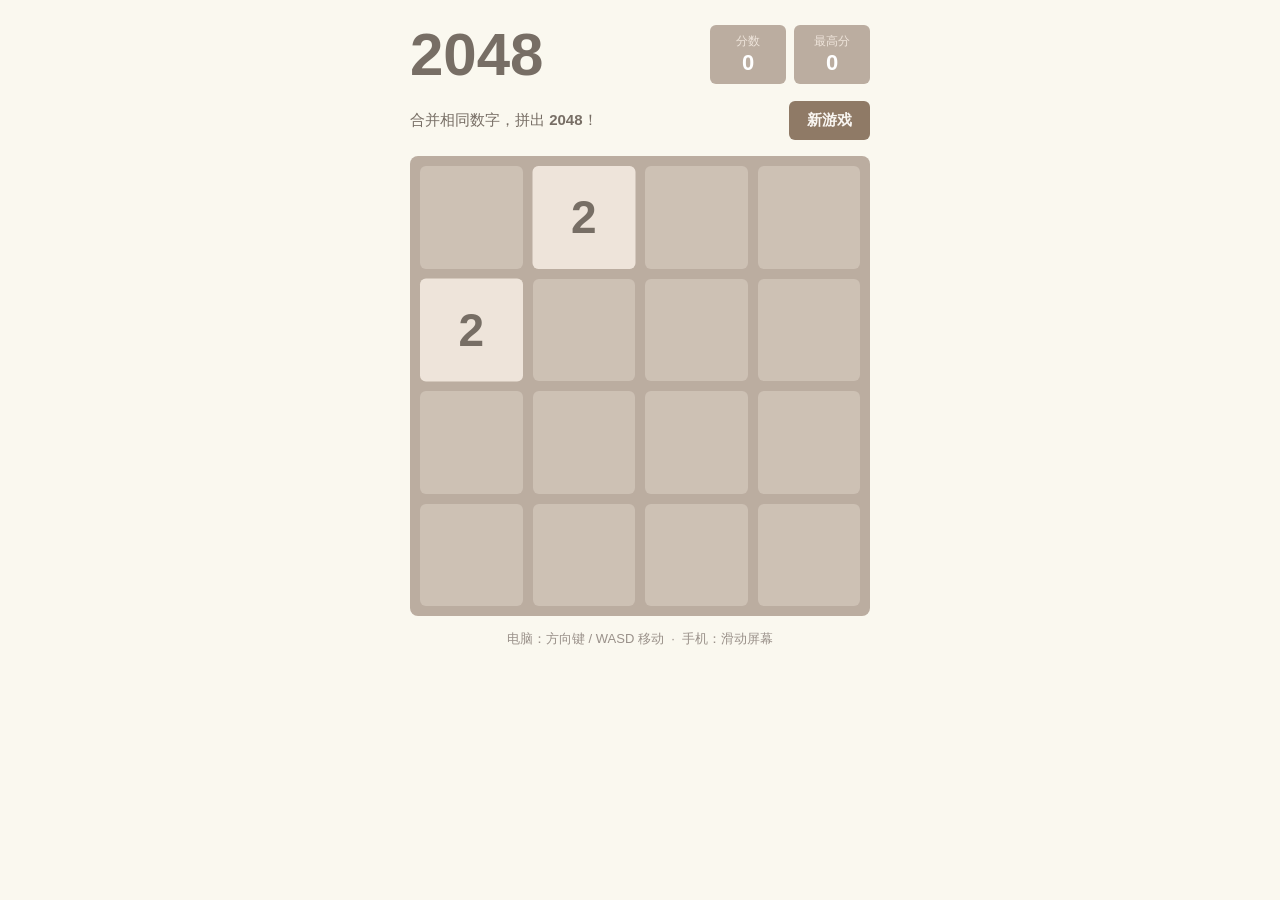
==== index.html @ cf762ec6 "Add files via upload" ====
<!DOCTYPE html>
<html lang="zh-CN">
<head>
<meta charset="UTF-8">
<meta name="viewport" content="width=device-width, initial-scale=1.0, user-scalable=no">
<title>2048</title>
<style>
  * { margin: 0; padding: 0; box-sizing: border-box; }
  body {
    font-family: "Clear Sans", "Helvetica Neue", Arial, "PingFang SC", "Microsoft YaHei", sans-serif;
    background: #faf8ef;
    color: #776e65;
    display: flex;
    justify-content: center;
    min-height: 100vh;
    padding: 20px 0;
  }
  .container { width: min(92vw, 460px); }

  header { display: flex; justify-content: space-between; align-items: center; }
  h1 { font-size: 60px; font-weight: 800; }
  .scores { display: flex; gap: 8px; }
  .score-box {
    position: relative;
    background: #bbada0;
    border-radius: 6px;
    padding: 8px 14px;
    text-align: center;
    color: #fff;
    min-width: 76px;
  }
  .score-box .label { display: block; font-size: 12px; color: #eee4da; }
  .score-box .value { font-size: 22px; font-weight: 700; }
  .score-addition {
    position: absolute;
    left: 0; right: 0; top: 0;
    font-size: 20px; font-weight: 700;
    color: rgba(119, 110, 101, 0.9);
    animation: scoreUp 0.6s ease-in forwards;
    pointer-events: none;
  }
  @keyframes scoreUp {
    from { top: 0; opacity: 1; }
    to   { top: -28px; opacity: 0; }
  }

  .sub-header { display: flex; justify-content: space-between; align-items: center; margin: 12px 0 16px; }
  .sub-header p { font-size: 15px; }
  button {
    background: #8f7a66;
    color: #f9f6f2;
    border: none;
    border-radius: 6px;
    padding: 10px 18px;
    font-size: 15px;
    font-weight: 700;
    cursor: pointer;
  }
  button:hover { background: #9f8b77; }

  .board {
    position: relative;
    background: #bbada0;
    border-radius: 8px;
    width: 100%;
    aspect-ratio: 1;
    touch-action: none;
  }
  .grid-bg {
    position: absolute; inset: 0;
    display: grid;
    grid-template: repeat(4, 1fr) / repeat(4, 1fr);
    gap: 10px;
    padding: 10px;
  }
  .grid-bg div { background: rgba(238, 228, 218, 0.35); border-radius: 6px; }

  #tiles { position: absolute; inset: 0; }
  .tile {
    position: absolute;
    top: 0; left: 0;
    transition: transform 100ms ease-in-out;
    z-index: 2;
  }
  .tile-merged-outer { z-index: 3; }
  .tile-inner {
    width: 100%; height: 100%;
    border-radius: 6px;
    display: flex; align-items: center; justify-content: center;
    font-weight: 700;
    background: #3c3a32;
    color: #f9f6f2;
  }
  .tile-2    { background: #eee4da; color: #776e65; }
  .tile-4    { background: #ede0c8; color: #776e65; }
  .tile-8    { background: #f2b179; }
  .tile-16   { background: #f59563; }
  .tile-32   { background: #f67c5f; }
  .tile-64   { background: #f65e3b; }
  .tile-128  { background: #edcf72; }
  .tile-256  { background: #edcc61; }
  .tile-512  { background: #edc850; }
  .tile-1024 { background: #edc53f; }
  .tile-2048 { background: #edc22e; }

  .tile-new    { animation: appear 200ms ease 100ms backwards; }
  .tile-merged { animation: pop 200ms ease 100ms backwards; }
  @keyframes appear { from { transform: scale(0); } to { transform: scale(1); } }
  @keyframes pop { 0% { transform: scale(0); } 50% { transform: scale(1.15); } 100% { transform: scale(1); } }

  .overlay {
    position: absolute; inset: 0;
    background: rgba(238, 228, 218, 0.78);
    border-radius: 8px;
    display: flex; flex-direction: column;
    align-items: center; justify-content: center;
    gap: 20px;
    z-index: 10;
    animation: fadeIn 400ms ease;
  }
  .overlay.win { background: rgba(237, 194, 46, 0.55); }
  .overlay.hidden { display: none; }
  .overlay-message { font-size: 42px; font-weight: 800; }
  .overlay-buttons { display: flex; gap: 10px; }
  @keyframes fadeIn { from { opacity: 0; } to { opacity: 1; } }

  .hint { margin-top: 14px; font-size: 13px; color: #9a918a; text-align: center; }
</style>
</head>
<body>
  <div class="container">
    <header>
      <h1>2048</h1>
      <div class="scores">
        <div class="score-box" id="score-box">
          <span class="label">分数</span>
          <span class="value" id="score">0</span>
        </div>
        <div class="score-box">
          <span class="label">最高分</span>
          <span class="value" id="best">0</span>
        </div>
      </div>
    </header>

    <div class="sub-header">
      <p>合并相同数字，拼出 <strong>2048</strong>！</p>
      <button id="new-game">新游戏</button>
    </div>

    <div class="board" id="board">
      <div class="grid-bg">
        <div></div><div></div><div></div><div></div>
        <div></div><div></div><div></div><div></div>
        <div></div><div></div><div></div><div></div>
        <div></div><div></div><div></div><div></div>
      </div>
      <div id="tiles"></div>
      <div class="overlay hidden" id="overlay">
        <p class="overlay-message" id="overlay-message"></p>
        <div class="overlay-buttons">
          <button id="overlay-keep">继续游戏</button>
          <button id="overlay-retry">再来一局</button>
        </div>
      </div>
    </div>

    <p class="hint">电脑：方向键 / WASD 移动 &nbsp;·&nbsp; 手机：滑动屏幕</p>
  </div>

<script>
(function () {
  var SIZE = 4;
  var GAP = 10;
  var grid, score, best, won, keepPlaying, gameOver;

  var boardEl = document.getElementById('board');
  var tilesEl = document.getElementById('tiles');
  var scoreEl = document.getElementById('score');
  var bestEl = document.getElementById('best');
  var scoreBoxEl = document.getElementById('score-box');
  var overlayEl = document.getElementById('overlay');
  var overlayMsgEl = document.getElementById('overlay-message');
  var keepBtn = document.getElementById('overlay-keep');

  // 方向向量：0 上, 1 右, 2 下, 3 左
  var vectors = [
    { x: 0, y: -1 },
    { x: 1, y: 0 },
    { x: 0, y: 1 },
    { x: -1, y: 0 }
  ];

  function emptyGrid() {
    var g = [];
    for (var y = 0; y < SIZE; y++) {
      g.push([]);
      for (var x = 0; x < SIZE; x++) g[y].push(null);
    }
    return g;
  }

  function eachTile(fn) {
    for (var y = 0; y < SIZE; y++)
      for (var x = 0; x < SIZE; x++)
        if (grid[y][x]) fn(grid[y][x]);
  }

  function withinBounds(x, y) {
    return x >= 0 && x < SIZE && y >= 0 && y < SIZE;
  }

  function loadBest() {
    try { return Number(localStorage.getItem('best-2048')) || 0; }
    catch (e) { return 0; }
  }

  function saveBest() {
    try { localStorage.setItem('best-2048', String(best)); } catch (e) {}
  }

  function addRandomTile() {
    var empty = [];
    for (var y = 0; y < SIZE; y++)
      for (var x = 0; x < SIZE; x++)
        if (!grid[y][x]) empty.push({ x: x, y: y });
    if (!empty.length) return;
    var cell = empty[Math.floor(Math.random() * empty.length)];
    grid[cell.y][cell.x] = {
      value: Math.random() < 0.9 ? 2 : 4,
      x: cell.x,
      y: cell.y,
      previousPosition: null,
      mergedFrom: null
    };
  }

  // ---------- 移动逻辑 ----------

  function buildTraversals(vector) {
    var xs = [0, 1, 2, 3], ys = [0, 1, 2, 3];
    if (vector.x === 1) xs.reverse();
    if (vector.y === 1) ys.reverse();
    return { x: xs, y: ys };
  }

  function findFarthestPosition(x, y, vector) {
    var prev = { x: x, y: y };
    var cur = { x: x + vector.x, y: y + vector.y };
    while (withinBounds(cur.x, cur.y) && !grid[cur.y][cur.x]) {
      prev = cur;
      cur = { x: cur.x + vector.x, y: cur.y + vector.y };
    }
    return { farthest: prev, next: cur };
  }

  function move(dir) {
    if (gameOver || (won && !keepPlaying)) return;

    var vector = vectors[dir];
    var trav = buildTraversals(vector);
    var moved = false;
    var gained = 0;

    eachTile(function (t) {
      t.mergedFrom = null;
      t.previousPosition = { x: t.x, y: t.y };
    });

    trav.x.forEach(function (x) {
      trav.y.forEach(function (y) {
        var tile = grid[y][x];
        if (!tile) return;

        var pos = findFarthestPosition(x, y, vector);
        var nextTile = withinBounds(pos.next.x, pos.next.y)
          ? grid[pos.next.y][pos.next.x]
          : null;

        if (nextTile && nextTile.value === tile.value && !nextTile.mergedFrom) {
          // 合并：生成新方块，两个来源方块滑入后消失
          var merged = {
            value: tile.value * 2,
            x: pos.next.x,
            y: pos.next.y,
            previousPosition: null,
            mergedFrom: [tile, nextTile]
          };
          grid[y][x] = null;
          grid[pos.next.y][pos.next.x] = merged;
          tile.x = pos.next.x;
          tile.y = pos.next.y;
          gained += merged.value;
          if (merged.value === 2048) won = true;
          moved = true;
        } else if (pos.farthest.x !== x || pos.farthest.y !== y) {
          // 滑动
          grid[y][x] = null;
          grid[pos.farthest.y][pos.farthest.x] = tile;
          tile.x = pos.farthest.x;
          tile.y = pos.farthest.y;
          moved = true;
        }
      });
    });

    if (moved) {
      score += gained;
      if (gained > 0) showScoreAddition(gained);
      if (score > best) {
        best = score;
        saveBest();
      }
      addRandomTile();
      if (!movesAvailable()) gameOver = true;
      render();
    }
  }

  function movesAvailable() {
    for (var y = 0; y < SIZE; y++) {
      for (var x = 0; x < SIZE; x++) {
        if (!grid[y][x]) return true;
        var v = grid[y][x].value;
        if (x + 1 < SIZE && grid[y][x + 1] && grid[y][x + 1].value === v) return true;
        if (y + 1 < SIZE && grid[y + 1][x] && grid[y + 1][x].value === v) return true;
      }
    }
    return false;
  }

  // ---------- 渲染 ----------

  function metrics() {
    var width = boardEl.clientWidth;
    return { cell: (width - GAP * (SIZE + 1)) / SIZE, gap: GAP };
  }

  function translate(x, y, cell, gap) {
    return 'translate(' + (gap + x * (cell + gap)) + 'px, ' +
                          (gap + y * (cell + gap)) + 'px)';
  }

  function valueClass(v) {
    return v <= 2048 ? 'tile-' + v : '';
  }

  function addTileElement(tile, cell, gap) {
    var el = document.createElement('div');
    el.className = 'tile' + (tile.mergedFrom ? ' tile-merged-outer' : '');
    el.style.width = cell + 'px';
    el.style.height = cell + 'px';

    var start = tile.previousPosition || tile;
    el.style.transform = translate(start.x, start.y, cell, gap);

    var inner = document.createElement('div');
    inner.className = 'tile-inner ' + valueClass(tile.value);
    inner.textContent = tile.value;
    var digits = String(tile.value).length;
    var ratio = digits <= 2 ? 0.45 : digits === 3 ? 0.35 : 0.27;
    inner.style.fontSize = Math.floor(cell * ratio) + 'px';

    if (tile.mergedFrom) {
      inner.classList.add('tile-merged');
      tile.mergedFrom.forEach(function (s) { addTileElement(s, cell, gap); });
    } else if (!tile.previousPosition) {
      inner.classList.add('tile-new');
    }

    el.appendChild(inner);
    tilesEl.appendChild(el);

    if (tile.previousPosition) {
      void el.offsetWidth; // 强制回流，让滑动过渡生效
      el.style.transform = translate(tile.x, tile.y, cell, gap);
    }
  }

  function render() {
    tilesEl.innerHTML = '';
    var m = metrics();
    eachTile(function (t) { addTileElement(t, m.cell, m.gap); });

    scoreEl.textContent = score;
    bestEl.textContent = best;

    if (won && !keepPlaying) {
      showOverlay('你赢了！', true);
    } else if (gameOver) {
      showOverlay('游戏结束', false);
    } else {
      overlayEl.classList.add('hidden');
    }
  }

  function showOverlay(msg, canKeepPlaying) {
    overlayMsgEl.textContent = msg;
    overlayEl.classList.toggle('win', canKeepPlaying);
    keepBtn.style.display = canKeepPlaying ? '' : 'none';
    overlayEl.classList.remove('hidden');
  }

  function showScoreAddition(points) {
    var el = document.createElement('div');
    el.className = 'score-addition';
    el.textContent = '+' + points;
    scoreBoxEl.appendChild(el);
    setTimeout(function () { el.remove(); }, 600);
  }

  // ---------- 输入 ----------

  function init() {
    grid = emptyGrid();
    score = 0;
    won = false;
    keepPlaying = false;
    gameOver = false;
    best = loadBest();
    addRandomTile();
    addRandomTile();
    render();
  }

  var keyMap = {
    ArrowUp: 0, ArrowRight: 1, ArrowDown: 2, ArrowLeft: 3,
    w: 0, d: 1, s: 2, a: 3, W: 0, D: 1, S: 2, A: 3
  };
  document.addEventListener('keydown', function (e) {
    var dir = keyMap[e.key];
    if (dir === undefined) return;
    e.preventDefault();
    move(dir);
  });

  var touchStart = null;
  boardEl.addEventListener('touchstart', function (e) {
    touchStart = e.touches[0];
  }, { passive: true });
  boardEl.addEventListener('touchmove', function (e) {
    e.preventDefault();
  }, { passive: false });
  boardEl.addEventListener('touchend', function (e) {
    if (!touchStart) return;
    var t = e.changedTouches[0];
    var dx = t.clientX - touchStart.clientX;
    var dy = t.clientY - touchStart.clientY;
    touchStart = null;
    if (Math.max(Math.abs(dx), Math.abs(dy)) < 24) return;
    move(Math.abs(dx) > Math.abs(dy) ? (dx > 0 ? 1 : 3) : (dy > 0 ? 2 : 0));
  });

  document.getElementById('new-game').addEventListener('click', init);
  document.getElementById('overlay-retry').addEventListener('click', init);
  keepBtn.addEventListener('click', function () {
    keepPlaying = true;
    render();
  });
  window.addEventListener('resize', render);

  init();
})();
</script>
</body>
</html>
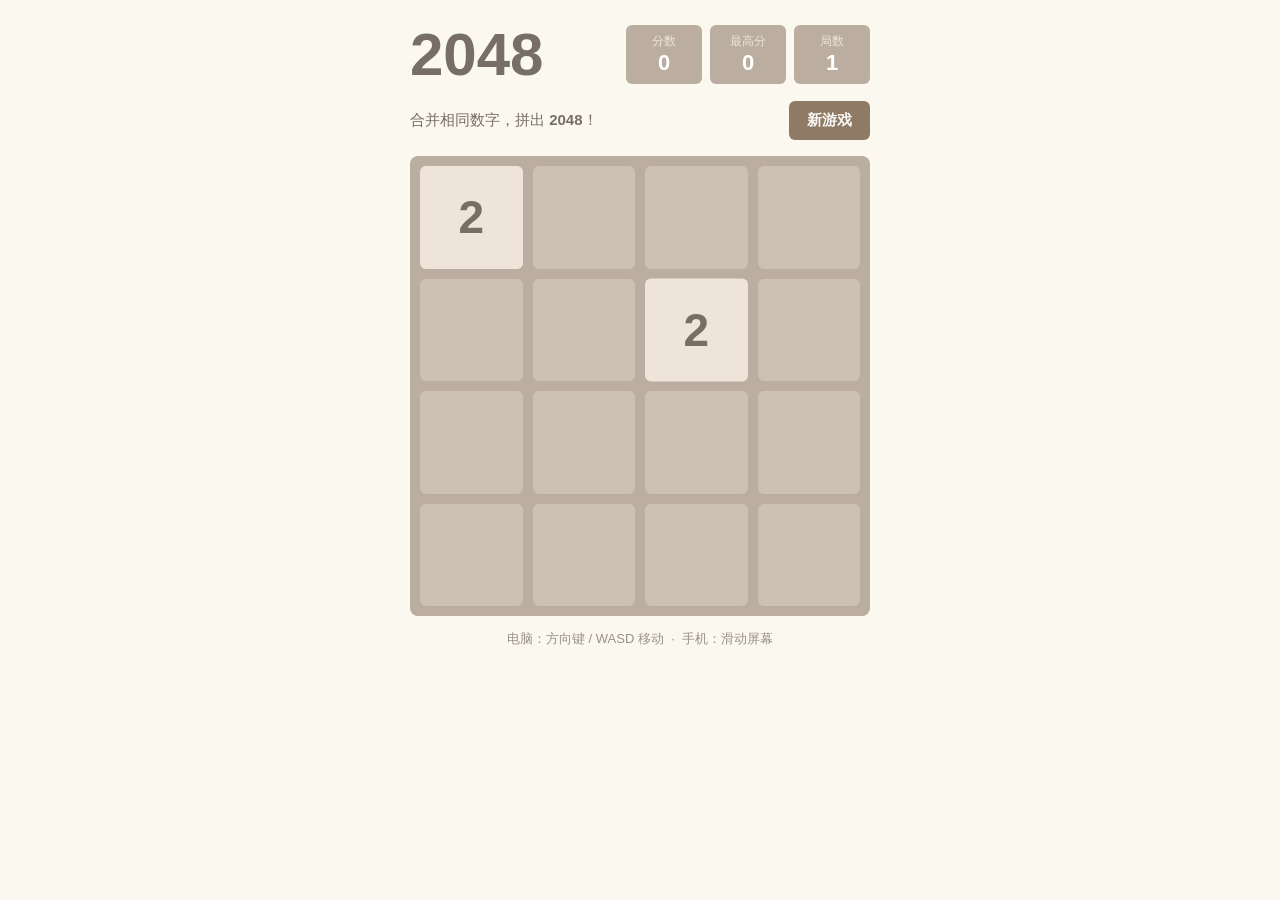
==== commit ee416785: "增加了游玩次数记录" ====
--- a/index.html
+++ b/index.html
@@ -125,6 +125,12 @@
   @keyframes fadeIn { from { opacity: 0; } to { opacity: 1; } }
 
   .hint { margin-top: 14px; font-size: 13px; color: #9a918a; text-align: center; }
+
+  @media (max-width: 420px) {
+    h1 { font-size: 42px; }
+    .score-box { min-width: 58px; padding: 6px 10px; }
+    .score-box .value { font-size: 18px; }
+  }
 </style>
 </head>
 <body>
@@ -139,6 +145,10 @@
         <div class="score-box">
           <span class="label">最高分</span>
           <span class="value" id="best">0</span>
+        </div>
+        <div class="score-box">
+          <span class="label">局数</span>
+          <span class="value" id="plays">0</span>
         </div>
       </div>
     </header>
@@ -172,12 +182,13 @@
 (function () {
   var SIZE = 4;
   var GAP = 10;
-  var grid, score, best, won, keepPlaying, gameOver;
+  var grid, score, best, plays, won, keepPlaying, gameOver;
 
   var boardEl = document.getElementById('board');
   var tilesEl = document.getElementById('tiles');
   var scoreEl = document.getElementById('score');
   var bestEl = document.getElementById('best');
+  var playsEl = document.getElementById('plays');
   var scoreBoxEl = document.getElementById('score-box');
   var overlayEl = document.getElementById('overlay');
   var overlayMsgEl = document.getElementById('overlay-message');
@@ -217,6 +228,15 @@
 
   function saveBest() {
     try { localStorage.setItem('best-2048', String(best)); } catch (e) {}
+  }
+
+  function loadPlays() {
+    try { return Number(localStorage.getItem('plays-2048')) || 0; }
+    catch (e) { return 0; }
+  }
+
+  function savePlays() {
+    try { localStorage.setItem('plays-2048', String(plays)); } catch (e) {}
   }
 
   function addRandomTile() {
@@ -384,6 +404,7 @@
 
     scoreEl.textContent = score;
     bestEl.textContent = best;
+    playsEl.textContent = plays;
 
     if (won && !keepPlaying) {
       showOverlay('你赢了！', true);
@@ -418,6 +439,8 @@
     keepPlaying = false;
     gameOver = false;
     best = loadBest();
+    plays += 1;
+    savePlays();
     addRandomTile();
     addRandomTile();
     render();
@@ -459,6 +482,7 @@
   });
   window.addEventListener('resize', render);
 
+  plays = loadPlays();
   init();
 })();
 </script>
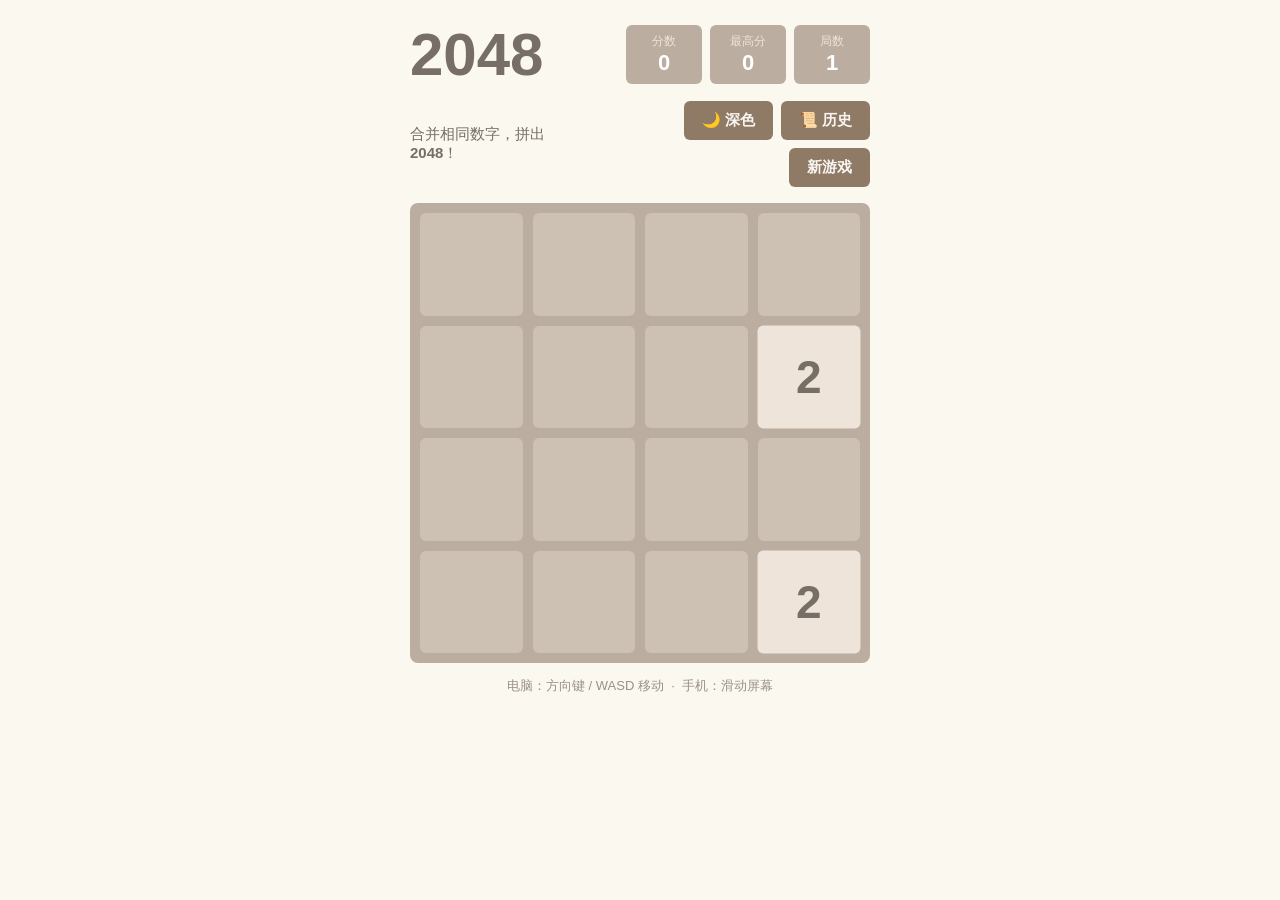
==== commit ed093560: "增加换色，历史，游玩时长" ====
--- a/index.html
+++ b/index.html
@@ -2,18 +2,93 @@
 <html lang="zh-CN">
 <head>
 <meta charset="UTF-8">
+<script>
+  // 提前应用主题，避免刷新时闪烁
+  (function () {
+    try {
+      var t = localStorage.getItem('theme-2048') || 'light';
+      document.documentElement.setAttribute('data-theme', t);
+    } catch (e) {}
+  })();
+</script>
 <meta name="viewport" content="width=device-width, initial-scale=1.0, user-scalable=no">
 <title>2048</title>
 <style>
+  :root {
+    --bg: #faf8ef;
+    --text: #776e65;
+    --score-box-bg: #bbada0;
+    --score-box-label: #eee4da;
+    --board-bg: #bbada0;
+    --grid-cell: rgba(238, 228, 218, 0.35);
+    --tile-base-bg: #3c3a32;
+    --tile-base-text: #f9f6f2;
+    --tile-2-bg: #eee4da; --tile-2-text: #776e65;
+    --tile-4-bg: #ede0c8; --tile-4-text: #776e65;
+    --tile-8-bg: #f2b179;
+    --tile-16-bg: #f59563;
+    --tile-32-bg: #f67c5f;
+    --tile-64-bg: #f65e3b;
+    --tile-128-bg: #edcf72;
+    --tile-256-bg: #edcc61;
+    --tile-512-bg: #edc850;
+    --tile-1024-bg: #edc53f;
+    --tile-2048-bg: #edc22e;
+    --btn-bg: #8f7a66;
+    --btn-hover: #9f8b77;
+    --btn-text: #f9f6f2;
+    --overlay-bg: rgba(238, 228, 218, 0.78);
+    --overlay-win: rgba(237, 194, 46, 0.55);
+    --hint: #9a918a;
+    --score-addition: rgba(119, 110, 101, 0.9);
+    --modal-bg: rgba(23, 22, 18, 0.55);
+    --modal-panel: #fff;
+    --modal-text: #776e65;
+    --modal-border: #eee4da;
+  }
+  [data-theme="dark"] {
+    --bg: #1a1a2e;
+    --text: #e8e8f0;
+    --score-box-bg: #16213e;
+    --score-box-label: #8b94b8;
+    --board-bg: #16213e;
+    --grid-cell: rgba(255, 255, 255, 0.08);
+    --tile-base-bg: #2a2a44;
+    --tile-base-text: #f0f0f8;
+    --tile-2-bg: #2a2a44; --tile-2-text: #e8e8f0;
+    --tile-4-bg: #2f3a5e; --tile-4-text: #e8e8f0;
+    --tile-8-bg: #3b5bbd;
+    --tile-16-bg: #4a4fa8;
+    --tile-32-bg: #5a3fa0;
+    --tile-64-bg: #6e3b8a;
+    --tile-128-bg: #1e88e5;
+    --tile-256-bg: #00acc1;
+    --tile-512-bg: #26a69a;
+    --tile-1024-bg: #43a047;
+    --tile-2048-bg: #f9a825;
+    --btn-bg: #4a4fa8;
+    --btn-hover: #5a5fc0;
+    --btn-text: #f0f0f8;
+    --overlay-bg: rgba(15, 15, 30, 0.82);
+    --overlay-win: rgba(249, 168, 37, 0.45);
+    --hint: #7a7f9a;
+    --score-addition: rgba(232, 232, 240, 0.9);
+    --modal-bg: rgba(0, 0, 0, 0.6);
+    --modal-panel: #1f2340;
+    --modal-text: #e8e8f0;
+    --modal-border: #2f3a5e;
+  }
+
   * { margin: 0; padding: 0; box-sizing: border-box; }
   body {
     font-family: "Clear Sans", "Helvetica Neue", Arial, "PingFang SC", "Microsoft YaHei", sans-serif;
-    background: #faf8ef;
-    color: #776e65;
+    background: var(--bg);
+    color: var(--text);
     display: flex;
     justify-content: center;
     min-height: 100vh;
     padding: 20px 0;
+    transition: background .25s ease, color .25s ease;
   }
   .container { width: min(92vw, 460px); }
 
@@ -22,20 +97,20 @@
   .scores { display: flex; gap: 8px; }
   .score-box {
     position: relative;
-    background: #bbada0;
+    background: var(--score-box-bg);
     border-radius: 6px;
     padding: 8px 14px;
     text-align: center;
     color: #fff;
     min-width: 76px;
   }
-  .score-box .label { display: block; font-size: 12px; color: #eee4da; }
+  .score-box .label { display: block; font-size: 12px; color: var(--score-box-label); }
   .score-box .value { font-size: 22px; font-weight: 700; }
   .score-addition {
     position: absolute;
     left: 0; right: 0; top: 0;
     font-size: 20px; font-weight: 700;
-    color: rgba(119, 110, 101, 0.9);
+    color: var(--score-addition);
     animation: scoreUp 0.6s ease-in forwards;
     pointer-events: none;
   }
@@ -46,21 +121,23 @@
 
   .sub-header { display: flex; justify-content: space-between; align-items: center; margin: 12px 0 16px; }
   .sub-header p { font-size: 15px; }
+  .sub-header .actions { display: flex; gap: 8px; flex-wrap: wrap; justify-content: flex-end; }
   button {
-    background: #8f7a66;
-    color: #f9f6f2;
+    background: var(--btn-bg);
+    color: var(--btn-text);
     border: none;
     border-radius: 6px;
     padding: 10px 18px;
     font-size: 15px;
     font-weight: 700;
     cursor: pointer;
-  }
-  button:hover { background: #9f8b77; }
+    transition: background .2s ease;
+  }
+  button:hover { background: var(--btn-hover); }
 
   .board {
     position: relative;
-    background: #bbada0;
+    background: var(--board-bg);
     border-radius: 8px;
     width: 100%;
     aspect-ratio: 1;
@@ -73,7 +150,7 @@
     gap: 10px;
     padding: 10px;
   }
-  .grid-bg div { background: rgba(238, 228, 218, 0.35); border-radius: 6px; }
+  .grid-bg div { background: var(--grid-cell); border-radius: 6px; }
 
   #tiles { position: absolute; inset: 0; }
   .tile {
@@ -88,20 +165,20 @@
     border-radius: 6px;
     display: flex; align-items: center; justify-content: center;
     font-weight: 700;
-    background: #3c3a32;
-    color: #f9f6f2;
-  }
-  .tile-2    { background: #eee4da; color: #776e65; }
-  .tile-4    { background: #ede0c8; color: #776e65; }
-  .tile-8    { background: #f2b179; }
-  .tile-16   { background: #f59563; }
-  .tile-32   { background: #f67c5f; }
-  .tile-64   { background: #f65e3b; }
-  .tile-128  { background: #edcf72; }
-  .tile-256  { background: #edcc61; }
-  .tile-512  { background: #edc850; }
-  .tile-1024 { background: #edc53f; }
-  .tile-2048 { background: #edc22e; }
+    background: var(--tile-base-bg);
+    color: var(--tile-base-text);
+  }
+  .tile-2    { background: var(--tile-2-bg);    color: var(--tile-2-text); }
+  .tile-4    { background: var(--tile-4-bg);    color: var(--tile-4-text); }
+  .tile-8    { background: var(--tile-8-bg); }
+  .tile-16   { background: var(--tile-16-bg); }
+  .tile-32   { background: var(--tile-32-bg); }
+  .tile-64   { background: var(--tile-64-bg); }
+  .tile-128  { background: var(--tile-128-bg); }
+  .tile-256  { background: var(--tile-256-bg); }
+  .tile-512  { background: var(--tile-512-bg); }
+  .tile-1024 { background: var(--tile-1024-bg); }
+  .tile-2048 { background: var(--tile-2048-bg); }
 
   .tile-new    { animation: appear 200ms ease 100ms backwards; }
   .tile-merged { animation: pop 200ms ease 100ms backwards; }
@@ -110,7 +187,7 @@
 
   .overlay {
     position: absolute; inset: 0;
-    background: rgba(238, 228, 218, 0.78);
+    background: var(--overlay-bg);
     border-radius: 8px;
     display: flex; flex-direction: column;
     align-items: center; justify-content: center;
@@ -118,18 +195,62 @@
     z-index: 10;
     animation: fadeIn 400ms ease;
   }
-  .overlay.win { background: rgba(237, 194, 46, 0.55); }
+  .overlay.win { background: var(--overlay-win); }
   .overlay.hidden { display: none; }
   .overlay-message { font-size: 42px; font-weight: 800; }
   .overlay-buttons { display: flex; gap: 10px; }
   @keyframes fadeIn { from { opacity: 0; } to { opacity: 1; } }
 
-  .hint { margin-top: 14px; font-size: 13px; color: #9a918a; text-align: center; }
+  .hint { margin-top: 14px; font-size: 13px; color: var(--hint); text-align: center; }
+
+  /* 历史记录弹窗 */
+  .modal {
+    position: fixed; inset: 0;
+    background: var(--modal-bg);
+    display: flex; align-items: center; justify-content: center;
+    z-index: 50;
+    padding: 20px;
+    animation: fadeIn 300ms ease;
+  }
+  .modal.hidden { display: none; }
+  .modal-panel {
+    background: var(--modal-panel);
+    color: var(--modal-text);
+    border-radius: 10px;
+    padding: 22px 20px;
+    width: min(92vw, 420px);
+    max-height: 80vh;
+    display: flex; flex-direction: column;
+    box-shadow: 0 10px 40px rgba(0,0,0,0.3);
+  }
+  .modal-head {
+    display: flex; justify-content: space-between; align-items: center;
+    margin-bottom: 14px;
+  }
+  .modal-head h3 { font-size: 20px; }
+  .modal-close {
+    padding: 4px 12px; font-size: 18px; line-height: 1;
+    background: transparent; color: var(--modal-text);
+  }
+  .modal-close:hover { background: rgba(127,127,127,0.15); }
+  .history-list { overflow-y: auto; list-style: none; }
+  .history-item {
+    display: flex; justify-content: space-between; align-items: center;
+    padding: 10px 6px;
+    border-bottom: 1px solid var(--modal-border);
+    font-size: 14px;
+  }
+  .history-item:last-child { border-bottom: none; }
+  .history-index { color: var(--hint); width: 28px; }
+  .history-score { font-weight: 700; min-width: 60px; text-align: right; }
+  .history-meta { color: var(--hint); font-size: 12px; text-align: right; }
+  .history-empty { text-align: center; color: var(--hint); padding: 30px 0; }
 
   @media (max-width: 420px) {
     h1 { font-size: 42px; }
     .score-box { min-width: 58px; padding: 6px 10px; }
     .score-box .value { font-size: 18px; }
+    button { padding: 8px 12px; font-size: 13px; }
   }
 </style>
 </head>
@@ -155,7 +276,11 @@
 
     <div class="sub-header">
       <p>合并相同数字，拼出 <strong>2048</strong>！</p>
-      <button id="new-game">新游戏</button>
+      <div class="actions">
+        <button id="theme-toggle">🌙 深色</button>
+        <button id="history-btn">📜 历史</button>
+        <button id="new-game">新游戏</button>
+      </div>
     </div>
 
     <div class="board" id="board">
@@ -178,11 +303,22 @@
     <p class="hint">电脑：方向键 / WASD 移动 &nbsp;·&nbsp; 手机：滑动屏幕</p>
   </div>
 
+  <div class="modal hidden" id="history-modal">
+    <div class="modal-panel">
+      <div class="modal-head">
+        <h3>最近 10 次记录</h3>
+        <button class="modal-close" id="history-close">✕</button>
+      </div>
+      <ul class="history-list" id="history-list"></ul>
+    </div>
+  </div>
+
 <script>
 (function () {
   var SIZE = 4;
   var GAP = 10;
   var grid, score, best, plays, won, keepPlaying, gameOver;
+  var gameStartTime, recorded;
 
   var boardEl = document.getElementById('board');
   var tilesEl = document.getElementById('tiles');
@@ -193,6 +329,11 @@
   var overlayEl = document.getElementById('overlay');
   var overlayMsgEl = document.getElementById('overlay-message');
   var keepBtn = document.getElementById('overlay-keep');
+  var themeBtn = document.getElementById('theme-toggle');
+  var historyBtn = document.getElementById('history-btn');
+  var historyModal = document.getElementById('history-modal');
+  var historyList = document.getElementById('history-list');
+  var historyClose = document.getElementById('history-close');
 
   // 方向向量：0 上, 1 右, 2 下, 3 左
   var vectors = [
@@ -237,6 +378,85 @@
 
   function savePlays() {
     try { localStorage.setItem('plays-2048', String(plays)); } catch (e) {}
+  }
+
+  // ---------- 主题 ----------
+  function loadTheme() {
+    try { return localStorage.getItem('theme-2048') || 'light'; }
+    catch (e) { return 'light'; }
+  }
+  function applyTheme(theme) {
+    document.documentElement.setAttribute('data-theme', theme);
+    themeBtn.textContent = theme === 'dark' ? '☀️ 浅色' : '🌙 深色';
+    try { localStorage.setItem('theme-2048', theme); } catch (e) {}
+  }
+  function toggleTheme() {
+    var cur = document.documentElement.getAttribute('data-theme') || 'light';
+    applyTheme(cur === 'dark' ? 'light' : 'dark');
+  }
+
+  // ---------- 历史记录 ----------
+  function loadHistory() {
+    try {
+      var raw = localStorage.getItem('history-2048');
+      var arr = raw ? JSON.parse(raw) : [];
+      return Array.isArray(arr) ? arr : [];
+    } catch (e) { return []; }
+  }
+  function saveHistory(arr) {
+    try { localStorage.setItem('history-2048', JSON.stringify(arr)); } catch (e) {}
+  }
+  function recordGame() {
+    if (recorded) return;
+    recorded = true;
+    var duration = gameStartTime ? Date.now() - gameStartTime : 0;
+    var history = loadHistory();
+    history.unshift({
+      score: score,
+      duration: duration,
+      date: Date.now()
+    });
+    if (history.length > 10) history = history.slice(0, 10);
+    saveHistory(history);
+  }
+  function formatDuration(ms) {
+    var s = Math.floor(ms / 1000);
+    var m = Math.floor(s / 60);
+    s = s % 60;
+    return (m < 10 ? '0' : '') + m + ':' + (s < 10 ? '0' : '') + s;
+  }
+  function formatDate(ts) {
+    var d = new Date(ts);
+    var pad = function (n) { return (n < 10 ? '0' : '') + n; };
+    return d.getFullYear() + '-' + pad(d.getMonth() + 1) + '-' + pad(d.getDate()) +
+           ' ' + pad(d.getHours()) + ':' + pad(d.getMinutes());
+  }
+  function renderHistory() {
+    var history = loadHistory();
+    historyList.innerHTML = '';
+    if (!history.length) {
+      var empty = document.createElement('li');
+      empty.className = 'history-empty';
+      empty.textContent = '暂无记录，开始你的第一局吧！';
+      historyList.appendChild(empty);
+      return;
+    }
+    history.forEach(function (item, i) {
+      var li = document.createElement('li');
+      li.className = 'history-item';
+      li.innerHTML =
+        '<span class="history-index">#' + (i + 1) + '</span>' +
+        '<span class="history-score">' + item.score + ' 分</span>' +
+        '<span class="history-meta">' + formatDuration(item.duration) + '<br>' + formatDate(item.date) + '</span>';
+      historyList.appendChild(li);
+    });
+  }
+  function showHistory() {
+    renderHistory();
+    historyModal.classList.remove('hidden');
+  }
+  function hideHistory() {
+    historyModal.classList.add('hidden');
   }
 
   function addRandomTile() {
@@ -311,7 +531,7 @@
           tile.x = pos.next.x;
           tile.y = pos.next.y;
           gained += merged.value;
-          if (merged.value === 2048) won = true;
+          if (merged.value === 2048) { won = true; recordGame(); }
           moved = true;
         } else if (pos.farthest.x !== x || pos.farthest.y !== y) {
           // 滑动
@@ -332,7 +552,7 @@
         saveBest();
       }
       addRandomTile();
-      if (!movesAvailable()) gameOver = true;
+      if (!movesAvailable()) { gameOver = true; recordGame(); }
       render();
     }
   }
@@ -438,6 +658,8 @@
     won = false;
     keepPlaying = false;
     gameOver = false;
+    recorded = false;
+    gameStartTime = Date.now();
     best = loadBest();
     plays += 1;
     savePlays();
@@ -482,6 +704,14 @@
   });
   window.addEventListener('resize', render);
 
+  themeBtn.addEventListener('click', toggleTheme);
+  historyBtn.addEventListener('click', showHistory);
+  historyClose.addEventListener('click', hideHistory);
+  historyModal.addEventListener('click', function (e) {
+    if (e.target === historyModal) hideHistory();
+  });
+
+  applyTheme(loadTheme());
   plays = loadPlays();
   init();
 })();
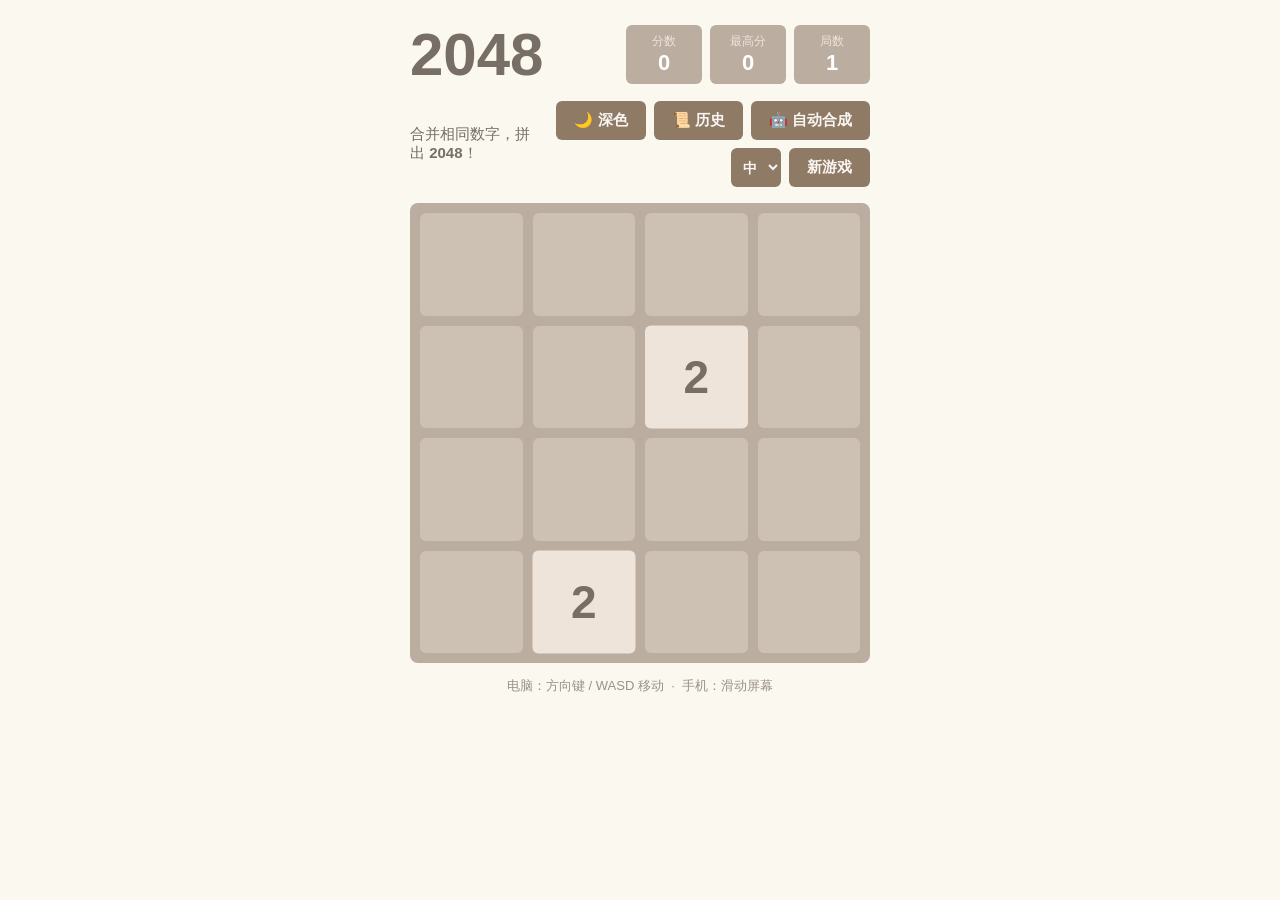
==== commit 1bdd668e: "增加ai演示可调演示速度可合成2048" ====
--- a/index.html
+++ b/index.html
@@ -134,6 +134,17 @@
     transition: background .2s ease;
   }
   button:hover { background: var(--btn-hover); }
+  select {
+    background: var(--btn-bg);
+    color: var(--btn-text);
+    border: none;
+    border-radius: 6px;
+    padding: 10px 8px;
+    font-size: 14px;
+    font-weight: 700;
+    cursor: pointer;
+    outline: none;
+  }
 
   .board {
     position: relative;
@@ -279,6 +290,12 @@
       <div class="actions">
         <button id="theme-toggle">🌙 深色</button>
         <button id="history-btn">📜 历史</button>
+        <button id="auto-btn">🤖 自动合成</button>
+        <select id="speed-select" title="速度">
+          <option value="400">慢</option>
+          <option value="220" selected>中</option>
+          <option value="100">快</option>
+        </select>
         <button id="new-game">新游戏</button>
       </div>
     </div>
@@ -334,6 +351,8 @@
   var historyModal = document.getElementById('history-modal');
   var historyList = document.getElementById('history-list');
   var historyClose = document.getElementById('history-close');
+  var autoBtn = document.getElementById('auto-btn');
+  var speedSelect = document.getElementById('speed-select');
 
   // 方向向量：0 上, 1 右, 2 下, 3 左
   var vectors = [
@@ -407,16 +426,21 @@
     try { localStorage.setItem('history-2048', JSON.stringify(arr)); } catch (e) {}
   }
   function recordGame() {
-    if (recorded) return;
-    recorded = true;
     var duration = gameStartTime ? Date.now() - gameStartTime : 0;
     var history = loadHistory();
-    history.unshift({
-      score: score,
-      duration: duration,
-      date: Date.now()
-    });
-    if (history.length > 10) history = history.slice(0, 10);
+    if (!recorded) {
+      history.unshift({
+        score: score,
+        duration: duration,
+        date: Date.now()
+      });
+      if (history.length > 10) history = history.slice(0, 10);
+      recorded = true;
+    } else if (history.length) {
+      // 同一局继续到结束（如自动合成越过 2048），更新为最终分数与时长
+      history[0].score = score;
+      history[0].duration = duration;
+    }
     saveHistory(history);
   }
   function formatDuration(ms) {
@@ -457,6 +481,179 @@
   }
   function hideHistory() {
     historyModal.classList.add('hidden');
+  }
+
+  // ============ 自动合成 AI ============
+  var autoTimer = null;
+  var autoPlaying = false;
+
+  // 将游戏 grid（tile 对象）转为纯数值网格，供 AI 模拟使用
+  function gridToValues(g) {
+    var v = [];
+    for (var y = 0; y < SIZE; y++) {
+      v.push([]);
+      for (var x = 0; x < SIZE; x++) v[y].push(g[y][x] ? g[y][x].value : null);
+    }
+    return v;
+  }
+
+  function cloneValues(g) {
+    var ng = [];
+    for (var y = 0; y < SIZE; y++) {
+      ng.push([]);
+      for (var x = 0; x < SIZE; x++) ng[y].push(g[y][x]);
+    }
+    return ng;
+  }
+
+  function simFindFarthest(x, y, vector, g) {
+    var prev = { x: x, y: y };
+    var cur = { x: x + vector.x, y: y + vector.y };
+    while (cur.x >= 0 && cur.x < SIZE && cur.y >= 0 && cur.y < SIZE && g[cur.y][cur.x] === null) {
+      prev = cur;
+      cur = { x: cur.x + vector.x, y: cur.y + vector.y };
+    }
+    return { farthest: prev, next: cur };
+  }
+
+  // 纯函数模拟一次移动，返回新网格、是否移动、本次得分
+  function simulateMove(g, dir) {
+    var vector = vectors[dir];
+    var trav = buildTraversals(vector);
+    var ng = cloneValues(g);
+    var moved = false;
+    var gained = 0;
+    var merged = [];
+    for (var yy = 0; yy < SIZE; yy++) {
+      merged.push([]);
+      for (var xx = 0; xx < SIZE; xx++) merged[yy].push(false);
+    }
+    trav.x.forEach(function (x) {
+      trav.y.forEach(function (y) {
+        var v = ng[y][x];
+        if (v === null) return;
+        var pos = simFindFarthest(x, y, vector, ng);
+        var nextIn = pos.next;
+        if (nextIn.x >= 0 && nextIn.x < SIZE && nextIn.y >= 0 && nextIn.y < SIZE &&
+            ng[nextIn.y][nextIn.x] !== null && ng[nextIn.y][nextIn.x] === v && !merged[nextIn.y][nextIn.x]) {
+          ng[nextIn.y][nextIn.x] = v * 2;
+          ng[y][x] = null;
+          merged[nextIn.y][nextIn.x] = true;
+          gained += v * 2;
+          moved = true;
+        } else if (pos.farthest.x !== x || pos.farthest.y !== y) {
+          ng[pos.farthest.y][pos.farthest.x] = v;
+          ng[y][x] = null;
+          moved = true;
+        }
+      });
+    });
+    return { grid: ng, moved: moved, score: gained };
+  }
+
+  // 蛇形加权矩阵（2048教学的"角落+蛇形"策略：最大块锚定左下角，沿蛇形递增排列）
+  // 数值越大的位置越倾向于放更大的方块，形成从左下角出发的蛇形递增链
+  var WEIGHTS = [
+    [ 4,  3,  2,  1],
+    [ 5,  6,  7,  8],
+    [12, 11, 10,  9],
+    [13, 14, 15, 16]
+  ];
+
+  // 启发式评估：蛇形加权分（原始值×权重）+ 空格数 + 平滑度
+  // 经参数调优：empty=20, smoothness=1.0 时 2048 成功率最高
+  function evaluate(g) {
+    var empty = 0;
+    var weighted = 0;
+    var smoothness = 0;
+
+    for (var y = 0; y < SIZE; y++) {
+      for (var x = 0; x < SIZE; x++) {
+        var v = g[y][x];
+        if (v === null) { empty++; continue; }
+        weighted += v * WEIGHTS[y][x];
+        if (x + 1 < SIZE && g[y][x + 1] !== null) smoothness -= Math.abs(Math.log2(v) - Math.log2(g[y][x + 1]));
+        if (y + 1 < SIZE && g[y + 1][x] !== null) smoothness -= Math.abs(Math.log2(v) - Math.log2(g[y + 1][x]));
+      }
+    }
+
+    return weighted + empty * 20 + smoothness * 1.0;
+  }
+
+  // expectimax：玩家节点选最优方向，机会节点按 2(0.9)/4(0.1) 对空格求期望
+  function expectimax(g, depth, isPlayer) {
+    if (depth === 0) return evaluate(g);
+    if (isPlayer) {
+      var best = -Infinity;
+      var any = false;
+      for (var d = 0; d < 4; d++) {
+        var res = simulateMove(g, d);
+        if (!res.moved) continue;
+        any = true;
+        var val = expectimax(res.grid, depth - 1, false);
+        if (val > best) best = val;
+      }
+      return any ? best : evaluate(g);
+    } else {
+      var empty = [];
+      for (var y = 0; y < SIZE; y++)
+        for (var x = 0; x < SIZE; x++)
+          if (g[y][x] === null) empty.push({ x: x, y: y });
+      if (!empty.length) return evaluate(g);
+      // 空格较多时抽样，避免过慢
+      var limit = Math.min(empty.length, 6);
+      var sum = 0;
+      for (var i = 0; i < limit; i++) {
+        var c = empty[i];
+        g[c.y][c.x] = 2;
+        sum += 0.9 * expectimax(g, depth - 1, true);
+        g[c.y][c.x] = 4;
+        sum += 0.1 * expectimax(g, depth - 1, true);
+        g[c.y][c.x] = null;
+      }
+      return sum / limit;
+    }
+  }
+
+  function getBestMove(g) {
+    var bestDir = -1;
+    var bestVal = -Infinity;
+    for (var d = 0; d < 4; d++) {
+      var res = simulateMove(g, d);
+      if (!res.moved) continue;
+      var val = expectimax(res.grid, 4, false);
+      if (val > bestVal) { bestVal = val; bestDir = d; }
+    }
+    return bestDir;
+  }
+
+  function startAuto() {
+    if (autoPlaying) return;
+    if (gameOver) { init(); } // 若已结束，先开新局
+    autoPlaying = true;
+    autoBtn.textContent = '⏸ 停止';
+    // 自动合成：拼出 2048 视为成功并展示胜利，不再静默继续
+    keepPlaying = false;
+    var interval = Number(speedSelect.value) || 220;
+    autoTimer = setInterval(autoStep, interval);
+  }
+
+  function stopAuto() {
+    autoPlaying = false;
+    autoBtn.textContent = '🤖 自动合成';
+    if (autoTimer) { clearInterval(autoTimer); autoTimer = null; }
+  }
+
+  function autoStep() {
+    if (gameOver) { stopAuto(); return; }
+    var best = getBestMove(gridToValues(grid));
+    if (best === -1) { stopAuto(); return; }
+    move(best);
+    // 拼出 2048 即成功：停止自动播放，展示胜利画面
+    if (won) {
+      stopAuto();
+      render();
+    }
   }
 
   function addRandomTile() {
@@ -711,6 +908,13 @@
     if (e.target === historyModal) hideHistory();
   });
 
+  autoBtn.addEventListener('click', function () {
+    if (autoPlaying) stopAuto(); else startAuto();
+  });
+  speedSelect.addEventListener('change', function () {
+    if (autoPlaying) { stopAuto(); startAuto(); }
+  });
+
   applyTheme(loadTheme());
   plays = loadPlays();
   init();
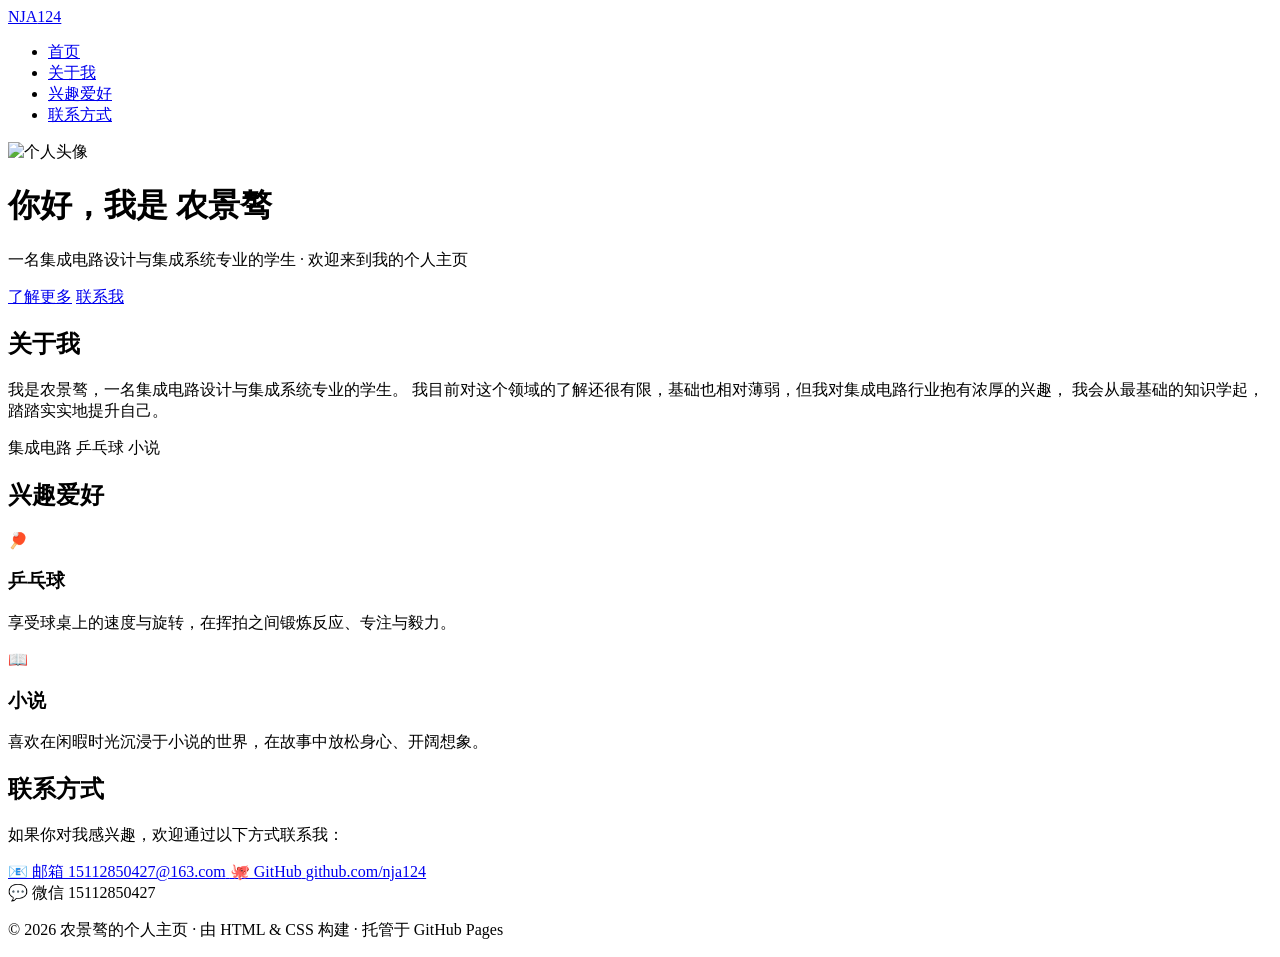
==== commit 5cc18df0: "Add files via upload" ====
--- a/index.html
+++ b/index.html
@@ -1,924 +1,103 @@
 <!DOCTYPE html>
 <html lang="zh-CN">
 <head>
-<meta charset="UTF-8">
-<script>
-  // 提前应用主题，避免刷新时闪烁
-  (function () {
-    try {
-      var t = localStorage.getItem('theme-2048') || 'light';
-      document.documentElement.setAttribute('data-theme', t);
-    } catch (e) {}
-  })();
-</script>
-<meta name="viewport" content="width=device-width, initial-scale=1.0, user-scalable=no">
-<title>2048</title>
-<style>
-  :root {
-    --bg: #faf8ef;
-    --text: #776e65;
-    --score-box-bg: #bbada0;
-    --score-box-label: #eee4da;
-    --board-bg: #bbada0;
-    --grid-cell: rgba(238, 228, 218, 0.35);
-    --tile-base-bg: #3c3a32;
-    --tile-base-text: #f9f6f2;
-    --tile-2-bg: #eee4da; --tile-2-text: #776e65;
-    --tile-4-bg: #ede0c8; --tile-4-text: #776e65;
-    --tile-8-bg: #f2b179;
-    --tile-16-bg: #f59563;
-    --tile-32-bg: #f67c5f;
-    --tile-64-bg: #f65e3b;
-    --tile-128-bg: #edcf72;
-    --tile-256-bg: #edcc61;
-    --tile-512-bg: #edc850;
-    --tile-1024-bg: #edc53f;
-    --tile-2048-bg: #edc22e;
-    --btn-bg: #8f7a66;
-    --btn-hover: #9f8b77;
-    --btn-text: #f9f6f2;
-    --overlay-bg: rgba(238, 228, 218, 0.78);
-    --overlay-win: rgba(237, 194, 46, 0.55);
-    --hint: #9a918a;
-    --score-addition: rgba(119, 110, 101, 0.9);
-    --modal-bg: rgba(23, 22, 18, 0.55);
-    --modal-panel: #fff;
-    --modal-text: #776e65;
-    --modal-border: #eee4da;
-  }
-  [data-theme="dark"] {
-    --bg: #1a1a2e;
-    --text: #e8e8f0;
-    --score-box-bg: #16213e;
-    --score-box-label: #8b94b8;
-    --board-bg: #16213e;
-    --grid-cell: rgba(255, 255, 255, 0.08);
-    --tile-base-bg: #2a2a44;
-    --tile-base-text: #f0f0f8;
-    --tile-2-bg: #2a2a44; --tile-2-text: #e8e8f0;
-    --tile-4-bg: #2f3a5e; --tile-4-text: #e8e8f0;
-    --tile-8-bg: #3b5bbd;
-    --tile-16-bg: #4a4fa8;
-    --tile-32-bg: #5a3fa0;
-    --tile-64-bg: #6e3b8a;
-    --tile-128-bg: #1e88e5;
-    --tile-256-bg: #00acc1;
-    --tile-512-bg: #26a69a;
-    --tile-1024-bg: #43a047;
-    --tile-2048-bg: #f9a825;
-    --btn-bg: #4a4fa8;
-    --btn-hover: #5a5fc0;
-    --btn-text: #f0f0f8;
-    --overlay-bg: rgba(15, 15, 30, 0.82);
-    --overlay-win: rgba(249, 168, 37, 0.45);
-    --hint: #7a7f9a;
-    --score-addition: rgba(232, 232, 240, 0.9);
-    --modal-bg: rgba(0, 0, 0, 0.6);
-    --modal-panel: #1f2340;
-    --modal-text: #e8e8f0;
-    --modal-border: #2f3a5e;
-  }
-
-  * { margin: 0; padding: 0; box-sizing: border-box; }
-  body {
-    font-family: "Clear Sans", "Helvetica Neue", Arial, "PingFang SC", "Microsoft YaHei", sans-serif;
-    background: var(--bg);
-    color: var(--text);
-    display: flex;
-    justify-content: center;
-    min-height: 100vh;
-    padding: 20px 0;
-    transition: background .25s ease, color .25s ease;
-  }
-  .container { width: min(92vw, 460px); }
-
-  header { display: flex; justify-content: space-between; align-items: center; }
-  h1 { font-size: 60px; font-weight: 800; }
-  .scores { display: flex; gap: 8px; }
-  .score-box {
-    position: relative;
-    background: var(--score-box-bg);
-    border-radius: 6px;
-    padding: 8px 14px;
-    text-align: center;
-    color: #fff;
-    min-width: 76px;
-  }
-  .score-box .label { display: block; font-size: 12px; color: var(--score-box-label); }
-  .score-box .value { font-size: 22px; font-weight: 700; }
-  .score-addition {
-    position: absolute;
-    left: 0; right: 0; top: 0;
-    font-size: 20px; font-weight: 700;
-    color: var(--score-addition);
-    animation: scoreUp 0.6s ease-in forwards;
-    pointer-events: none;
-  }
-  @keyframes scoreUp {
-    from { top: 0; opacity: 1; }
-    to   { top: -28px; opacity: 0; }
-  }
-
-  .sub-header { display: flex; justify-content: space-between; align-items: center; margin: 12px 0 16px; }
-  .sub-header p { font-size: 15px; }
-  .sub-header .actions { display: flex; gap: 8px; flex-wrap: wrap; justify-content: flex-end; }
-  button {
-    background: var(--btn-bg);
-    color: var(--btn-text);
-    border: none;
-    border-radius: 6px;
-    padding: 10px 18px;
-    font-size: 15px;
-    font-weight: 700;
-    cursor: pointer;
-    transition: background .2s ease;
-  }
-  button:hover { background: var(--btn-hover); }
-  select {
-    background: var(--btn-bg);
-    color: var(--btn-text);
-    border: none;
-    border-radius: 6px;
-    padding: 10px 8px;
-    font-size: 14px;
-    font-weight: 700;
-    cursor: pointer;
-    outline: none;
-  }
-
-  .board {
-    position: relative;
-    background: var(--board-bg);
-    border-radius: 8px;
-    width: 100%;
-    aspect-ratio: 1;
-    touch-action: none;
-  }
-  .grid-bg {
-    position: absolute; inset: 0;
-    display: grid;
-    grid-template: repeat(4, 1fr) / repeat(4, 1fr);
-    gap: 10px;
-    padding: 10px;
-  }
-  .grid-bg div { background: var(--grid-cell); border-radius: 6px; }
-
-  #tiles { position: absolute; inset: 0; }
-  .tile {
-    position: absolute;
-    top: 0; left: 0;
-    transition: transform 100ms ease-in-out;
-    z-index: 2;
-  }
-  .tile-merged-outer { z-index: 3; }
-  .tile-inner {
-    width: 100%; height: 100%;
-    border-radius: 6px;
-    display: flex; align-items: center; justify-content: center;
-    font-weight: 700;
-    background: var(--tile-base-bg);
-    color: var(--tile-base-text);
-  }
-  .tile-2    { background: var(--tile-2-bg);    color: var(--tile-2-text); }
-  .tile-4    { background: var(--tile-4-bg);    color: var(--tile-4-text); }
-  .tile-8    { background: var(--tile-8-bg); }
-  .tile-16   { background: var(--tile-16-bg); }
-  .tile-32   { background: var(--tile-32-bg); }
-  .tile-64   { background: var(--tile-64-bg); }
-  .tile-128  { background: var(--tile-128-bg); }
-  .tile-256  { background: var(--tile-256-bg); }
-  .tile-512  { background: var(--tile-512-bg); }
-  .tile-1024 { background: var(--tile-1024-bg); }
-  .tile-2048 { background: var(--tile-2048-bg); }
-
-  .tile-new    { animation: appear 200ms ease 100ms backwards; }
-  .tile-merged { animation: pop 200ms ease 100ms backwards; }
-  @keyframes appear { from { transform: scale(0); } to { transform: scale(1); } }
-  @keyframes pop { 0% { transform: scale(0); } 50% { transform: scale(1.15); } 100% { transform: scale(1); } }
-
-  .overlay {
-    position: absolute; inset: 0;
-    background: var(--overlay-bg);
-    border-radius: 8px;
-    display: flex; flex-direction: column;
-    align-items: center; justify-content: center;
-    gap: 20px;
-    z-index: 10;
-    animation: fadeIn 400ms ease;
-  }
-  .overlay.win { background: var(--overlay-win); }
-  .overlay.hidden { display: none; }
-  .overlay-message { font-size: 42px; font-weight: 800; }
-  .overlay-buttons { display: flex; gap: 10px; }
-  @keyframes fadeIn { from { opacity: 0; } to { opacity: 1; } }
-
-  .hint { margin-top: 14px; font-size: 13px; color: var(--hint); text-align: center; }
-
-  /* 历史记录弹窗 */
-  .modal {
-    position: fixed; inset: 0;
-    background: var(--modal-bg);
-    display: flex; align-items: center; justify-content: center;
-    z-index: 50;
-    padding: 20px;
-    animation: fadeIn 300ms ease;
-  }
-  .modal.hidden { display: none; }
-  .modal-panel {
-    background: var(--modal-panel);
-    color: var(--modal-text);
-    border-radius: 10px;
-    padding: 22px 20px;
-    width: min(92vw, 420px);
-    max-height: 80vh;
-    display: flex; flex-direction: column;
-    box-shadow: 0 10px 40px rgba(0,0,0,0.3);
-  }
-  .modal-head {
-    display: flex; justify-content: space-between; align-items: center;
-    margin-bottom: 14px;
-  }
-  .modal-head h3 { font-size: 20px; }
-  .modal-close {
-    padding: 4px 12px; font-size: 18px; line-height: 1;
-    background: transparent; color: var(--modal-text);
-  }
-  .modal-close:hover { background: rgba(127,127,127,0.15); }
-  .history-list { overflow-y: auto; list-style: none; }
-  .history-item {
-    display: flex; justify-content: space-between; align-items: center;
-    padding: 10px 6px;
-    border-bottom: 1px solid var(--modal-border);
-    font-size: 14px;
-  }
-  .history-item:last-child { border-bottom: none; }
-  .history-index { color: var(--hint); width: 28px; }
-  .history-score { font-weight: 700; min-width: 60px; text-align: right; }
-  .history-meta { color: var(--hint); font-size: 12px; text-align: right; }
-  .history-empty { text-align: center; color: var(--hint); padding: 30px 0; }
-
-  @media (max-width: 420px) {
-    h1 { font-size: 42px; }
-    .score-box { min-width: 58px; padding: 6px 10px; }
-    .score-box .value { font-size: 18px; }
-    button { padding: 8px 12px; font-size: 13px; }
-  }
-</style>
+  <meta charset="UTF-8">
+  <meta name="viewport" content="width=device-width, initial-scale=1.0">
+  <title>农景骜的个人主页</title>
+  <link rel="stylesheet" href="style.css">
 </head>
 <body>
-  <div class="container">
-    <header>
-      <h1>2048</h1>
-      <div class="scores">
-        <div class="score-box" id="score-box">
-          <span class="label">分数</span>
-          <span class="value" id="score">0</span>
-        </div>
-        <div class="score-box">
-          <span class="label">最高分</span>
-          <span class="value" id="best">0</span>
-        </div>
-        <div class="score-box">
-          <span class="label">局数</span>
-          <span class="value" id="plays">0</span>
-        </div>
-      </div>
-    </header>
+  <!-- 导航栏 -->
+  <nav class="navbar">
+    <div class="container nav-inner">
+      <a href="#home" class="logo">NJA<span>124</span></a>
+      <ul class="nav-links">
+        <li><a href="#home">首页</a></li>
+        <li><a href="#about">关于我</a></li>
+        <li><a href="#interests">兴趣爱好</a></li>
+        <li><a href="#contact">联系方式</a></li>
+      </ul>
+    </div>
+  </nav>
 
-    <div class="sub-header">
-      <p>合并相同数字，拼出 <strong>2048</strong>！</p>
-      <div class="actions">
-        <button id="theme-toggle">🌙 深色</button>
-        <button id="history-btn">📜 历史</button>
-        <button id="auto-btn">🤖 自动合成</button>
-        <select id="speed-select" title="速度">
-          <option value="400">慢</option>
-          <option value="220" selected>中</option>
-          <option value="100">快</option>
-        </select>
-        <button id="new-game">新游戏</button>
+  <!-- 首页横幅 -->
+  <header id="home" class="hero">
+    <div class="container hero-inner">
+      <img class="avatar" src="https://trae-api-cn.mchost.guru/api/ide/v1/text_to_image?prompt=minimalist%20flat%20illustration%20avatar%20of%20a%20friendly%20young%20person%2C%20soft%20gradient%20background%2C%20modern%20vector%20style%2C%20clean%20shapes&image_size=square" alt="个人头像">
+      <h1>你好，我是 <span class="highlight">农景骜</span></h1>
+      <p class="tagline">一名集成电路设计与集成系统专业的学生 · 欢迎来到我的个人主页</p>
+      <div class="hero-btns">
+        <a href="#about" class="btn btn-primary">了解更多</a>
+        <a href="#contact" class="btn btn-outline">联系我</a>
       </div>
     </div>
+  </header>
 
-    <div class="board" id="board">
-      <div class="grid-bg">
-        <div></div><div></div><div></div><div></div>
-        <div></div><div></div><div></div><div></div>
-        <div></div><div></div><div></div><div></div>
-        <div></div><div></div><div></div><div></div>
-      </div>
-      <div id="tiles"></div>
-      <div class="overlay hidden" id="overlay">
-        <p class="overlay-message" id="overlay-message"></p>
-        <div class="overlay-buttons">
-          <button id="overlay-keep">继续游戏</button>
-          <button id="overlay-retry">再来一局</button>
+  <!-- 关于我 -->
+  <section id="about" class="section">
+    <div class="container">
+      <h2 class="section-title">关于我</h2>
+      <div class="about-card">
+        <p>
+          我是农景骜，一名集成电路设计与集成系统专业的学生。
+          我目前对这个领域的了解还很有限，基础也相对薄弱，但我对集成电路行业抱有浓厚的兴趣，
+          我会从最基础的知识学起，踏踏实实地提升自己。
+        </p>
+        <div class="skills">
+          <span class="skill-tag">集成电路</span>
+          <span class="skill-tag">乒乓球</span>
+          <span class="skill-tag">小说</span>
         </div>
       </div>
     </div>
+  </section>
 
-    <p class="hint">电脑：方向键 / WASD 移动 &nbsp;·&nbsp; 手机：滑动屏幕</p>
-  </div>
+  <!-- 兴趣爱好 -->
+  <section id="interests" class="section section-alt">
+    <div class="container">
+      <h2 class="section-title">兴趣爱好</h2>
+      <div class="cards">
+        <div class="card">
+          <div class="card-icon">🏓</div>
+          <h3>乒乓球</h3>
+          <p>享受球桌上的速度与旋转，在挥拍之间锻炼反应、专注与毅力。</p>
+        </div>
+        <div class="card">
+          <div class="card-icon">📖</div>
+          <h3>小说</h3>
+          <p>喜欢在闲暇时光沉浸于小说的世界，在故事中放松身心、开阔想象。</p>
+        </div>
+      </div>
+    </div>
+  </section>
 
-  <div class="modal hidden" id="history-modal">
-    <div class="modal-panel">
-      <div class="modal-head">
-        <h3>最近 10 次记录</h3>
-        <button class="modal-close" id="history-close">✕</button>
+  <!-- 联系方式 -->
+  <section id="contact" class="section">
+    <div class="container">
+      <h2 class="section-title">联系方式</h2>
+      <p class="contact-desc">如果你对我感兴趣，欢迎通过以下方式联系我：</p>
+      <div class="contact-list">
+        <a href="mailto:15112850427@163.com" class="contact-item">
+          <span class="contact-label">📧 邮箱</span>
+          <span>15112850427@163.com</span>
+        </a>
+        <a href="https://github.com/nja124" target="_blank" rel="noopener" class="contact-item">
+          <span class="contact-label">🐙 GitHub</span>
+          <span>github.com/nja124</span>
+        </a>
+        <div class="contact-item">
+          <span class="contact-label">💬 微信</span>
+          <span>15112850427</span>
+        </div>
       </div>
-      <ul class="history-list" id="history-list"></ul>
     </div>
-  </div>
+  </section>
 
-<script>
-(function () {
-  var SIZE = 4;
-  var GAP = 10;
-  var grid, score, best, plays, won, keepPlaying, gameOver;
-  var gameStartTime, recorded;
-
-  var boardEl = document.getElementById('board');
-  var tilesEl = document.getElementById('tiles');
-  var scoreEl = document.getElementById('score');
-  var bestEl = document.getElementById('best');
-  var playsEl = document.getElementById('plays');
-  var scoreBoxEl = document.getElementById('score-box');
-  var overlayEl = document.getElementById('overlay');
-  var overlayMsgEl = document.getElementById('overlay-message');
-  var keepBtn = document.getElementById('overlay-keep');
-  var themeBtn = document.getElementById('theme-toggle');
-  var historyBtn = document.getElementById('history-btn');
-  var historyModal = document.getElementById('history-modal');
-  var historyList = document.getElementById('history-list');
-  var historyClose = document.getElementById('history-close');
-  var autoBtn = document.getElementById('auto-btn');
-  var speedSelect = document.getElementById('speed-select');
-
-  // 方向向量：0 上, 1 右, 2 下, 3 左
-  var vectors = [
-    { x: 0, y: -1 },
-    { x: 1, y: 0 },
-    { x: 0, y: 1 },
-    { x: -1, y: 0 }
-  ];
-
-  function emptyGrid() {
-    var g = [];
-    for (var y = 0; y < SIZE; y++) {
-      g.push([]);
-      for (var x = 0; x < SIZE; x++) g[y].push(null);
-    }
-    return g;
-  }
-
-  function eachTile(fn) {
-    for (var y = 0; y < SIZE; y++)
-      for (var x = 0; x < SIZE; x++)
-        if (grid[y][x]) fn(grid[y][x]);
-  }
-
-  function withinBounds(x, y) {
-    return x >= 0 && x < SIZE && y >= 0 && y < SIZE;
-  }
-
-  function loadBest() {
-    try { return Number(localStorage.getItem('best-2048')) || 0; }
-    catch (e) { return 0; }
-  }
-
-  function saveBest() {
-    try { localStorage.setItem('best-2048', String(best)); } catch (e) {}
-  }
-
-  function loadPlays() {
-    try { return Number(localStorage.getItem('plays-2048')) || 0; }
-    catch (e) { return 0; }
-  }
-
-  function savePlays() {
-    try { localStorage.setItem('plays-2048', String(plays)); } catch (e) {}
-  }
-
-  // ---------- 主题 ----------
-  function loadTheme() {
-    try { return localStorage.getItem('theme-2048') || 'light'; }
-    catch (e) { return 'light'; }
-  }
-  function applyTheme(theme) {
-    document.documentElement.setAttribute('data-theme', theme);
-    themeBtn.textContent = theme === 'dark' ? '☀️ 浅色' : '🌙 深色';
-    try { localStorage.setItem('theme-2048', theme); } catch (e) {}
-  }
-  function toggleTheme() {
-    var cur = document.documentElement.getAttribute('data-theme') || 'light';
-    applyTheme(cur === 'dark' ? 'light' : 'dark');
-  }
-
-  // ---------- 历史记录 ----------
-  function loadHistory() {
-    try {
-      var raw = localStorage.getItem('history-2048');
-      var arr = raw ? JSON.parse(raw) : [];
-      return Array.isArray(arr) ? arr : [];
-    } catch (e) { return []; }
-  }
-  function saveHistory(arr) {
-    try { localStorage.setItem('history-2048', JSON.stringify(arr)); } catch (e) {}
-  }
-  function recordGame() {
-    var duration = gameStartTime ? Date.now() - gameStartTime : 0;
-    var history = loadHistory();
-    if (!recorded) {
-      history.unshift({
-        score: score,
-        duration: duration,
-        date: Date.now()
-      });
-      if (history.length > 10) history = history.slice(0, 10);
-      recorded = true;
-    } else if (history.length) {
-      // 同一局继续到结束（如自动合成越过 2048），更新为最终分数与时长
-      history[0].score = score;
-      history[0].duration = duration;
-    }
-    saveHistory(history);
-  }
-  function formatDuration(ms) {
-    var s = Math.floor(ms / 1000);
-    var m = Math.floor(s / 60);
-    s = s % 60;
-    return (m < 10 ? '0' : '') + m + ':' + (s < 10 ? '0' : '') + s;
-  }
-  function formatDate(ts) {
-    var d = new Date(ts);
-    var pad = function (n) { return (n < 10 ? '0' : '') + n; };
-    return d.getFullYear() + '-' + pad(d.getMonth() + 1) + '-' + pad(d.getDate()) +
-           ' ' + pad(d.getHours()) + ':' + pad(d.getMinutes());
-  }
-  function renderHistory() {
-    var history = loadHistory();
-    historyList.innerHTML = '';
-    if (!history.length) {
-      var empty = document.createElement('li');
-      empty.className = 'history-empty';
-      empty.textContent = '暂无记录，开始你的第一局吧！';
-      historyList.appendChild(empty);
-      return;
-    }
-    history.forEach(function (item, i) {
-      var li = document.createElement('li');
-      li.className = 'history-item';
-      li.innerHTML =
-        '<span class="history-index">#' + (i + 1) + '</span>' +
-        '<span class="history-score">' + item.score + ' 分</span>' +
-        '<span class="history-meta">' + formatDuration(item.duration) + '<br>' + formatDate(item.date) + '</span>';
-      historyList.appendChild(li);
-    });
-  }
-  function showHistory() {
-    renderHistory();
-    historyModal.classList.remove('hidden');
-  }
-  function hideHistory() {
-    historyModal.classList.add('hidden');
-  }
-
-  // ============ 自动合成 AI ============
-  var autoTimer = null;
-  var autoPlaying = false;
-
-  // 将游戏 grid（tile 对象）转为纯数值网格，供 AI 模拟使用
-  function gridToValues(g) {
-    var v = [];
-    for (var y = 0; y < SIZE; y++) {
-      v.push([]);
-      for (var x = 0; x < SIZE; x++) v[y].push(g[y][x] ? g[y][x].value : null);
-    }
-    return v;
-  }
-
-  function cloneValues(g) {
-    var ng = [];
-    for (var y = 0; y < SIZE; y++) {
-      ng.push([]);
-      for (var x = 0; x < SIZE; x++) ng[y].push(g[y][x]);
-    }
-    return ng;
-  }
-
-  function simFindFarthest(x, y, vector, g) {
-    var prev = { x: x, y: y };
-    var cur = { x: x + vector.x, y: y + vector.y };
-    while (cur.x >= 0 && cur.x < SIZE && cur.y >= 0 && cur.y < SIZE && g[cur.y][cur.x] === null) {
-      prev = cur;
-      cur = { x: cur.x + vector.x, y: cur.y + vector.y };
-    }
-    return { farthest: prev, next: cur };
-  }
-
-  // 纯函数模拟一次移动，返回新网格、是否移动、本次得分
-  function simulateMove(g, dir) {
-    var vector = vectors[dir];
-    var trav = buildTraversals(vector);
-    var ng = cloneValues(g);
-    var moved = false;
-    var gained = 0;
-    var merged = [];
-    for (var yy = 0; yy < SIZE; yy++) {
-      merged.push([]);
-      for (var xx = 0; xx < SIZE; xx++) merged[yy].push(false);
-    }
-    trav.x.forEach(function (x) {
-      trav.y.forEach(function (y) {
-        var v = ng[y][x];
-        if (v === null) return;
-        var pos = simFindFarthest(x, y, vector, ng);
-        var nextIn = pos.next;
-        if (nextIn.x >= 0 && nextIn.x < SIZE && nextIn.y >= 0 && nextIn.y < SIZE &&
-            ng[nextIn.y][nextIn.x] !== null && ng[nextIn.y][nextIn.x] === v && !merged[nextIn.y][nextIn.x]) {
-          ng[nextIn.y][nextIn.x] = v * 2;
-          ng[y][x] = null;
-          merged[nextIn.y][nextIn.x] = true;
-          gained += v * 2;
-          moved = true;
-        } else if (pos.farthest.x !== x || pos.farthest.y !== y) {
-          ng[pos.farthest.y][pos.farthest.x] = v;
-          ng[y][x] = null;
-          moved = true;
-        }
-      });
-    });
-    return { grid: ng, moved: moved, score: gained };
-  }
-
-  // 蛇形加权矩阵（2048教学的"角落+蛇形"策略：最大块锚定左下角，沿蛇形递增排列）
-  // 数值越大的位置越倾向于放更大的方块，形成从左下角出发的蛇形递增链
-  var WEIGHTS = [
-    [ 4,  3,  2,  1],
-    [ 5,  6,  7,  8],
-    [12, 11, 10,  9],
-    [13, 14, 15, 16]
-  ];
-
-  // 启发式评估：蛇形加权分（原始值×权重）+ 空格数 + 平滑度
-  // 经参数调优：empty=20, smoothness=1.0 时 2048 成功率最高
-  function evaluate(g) {
-    var empty = 0;
-    var weighted = 0;
-    var smoothness = 0;
-
-    for (var y = 0; y < SIZE; y++) {
-      for (var x = 0; x < SIZE; x++) {
-        var v = g[y][x];
-        if (v === null) { empty++; continue; }
-        weighted += v * WEIGHTS[y][x];
-        if (x + 1 < SIZE && g[y][x + 1] !== null) smoothness -= Math.abs(Math.log2(v) - Math.log2(g[y][x + 1]));
-        if (y + 1 < SIZE && g[y + 1][x] !== null) smoothness -= Math.abs(Math.log2(v) - Math.log2(g[y + 1][x]));
-      }
-    }
-
-    return weighted + empty * 20 + smoothness * 1.0;
-  }
-
-  // expectimax：玩家节点选最优方向，机会节点按 2(0.9)/4(0.1) 对空格求期望
-  function expectimax(g, depth, isPlayer) {
-    if (depth === 0) return evaluate(g);
-    if (isPlayer) {
-      var best = -Infinity;
-      var any = false;
-      for (var d = 0; d < 4; d++) {
-        var res = simulateMove(g, d);
-        if (!res.moved) continue;
-        any = true;
-        var val = expectimax(res.grid, depth - 1, false);
-        if (val > best) best = val;
-      }
-      return any ? best : evaluate(g);
-    } else {
-      var empty = [];
-      for (var y = 0; y < SIZE; y++)
-        for (var x = 0; x < SIZE; x++)
-          if (g[y][x] === null) empty.push({ x: x, y: y });
-      if (!empty.length) return evaluate(g);
-      // 空格较多时抽样，避免过慢
-      var limit = Math.min(empty.length, 6);
-      var sum = 0;
-      for (var i = 0; i < limit; i++) {
-        var c = empty[i];
-        g[c.y][c.x] = 2;
-        sum += 0.9 * expectimax(g, depth - 1, true);
-        g[c.y][c.x] = 4;
-        sum += 0.1 * expectimax(g, depth - 1, true);
-        g[c.y][c.x] = null;
-      }
-      return sum / limit;
-    }
-  }
-
-  function getBestMove(g) {
-    var bestDir = -1;
-    var bestVal = -Infinity;
-    for (var d = 0; d < 4; d++) {
-      var res = simulateMove(g, d);
-      if (!res.moved) continue;
-      var val = expectimax(res.grid, 4, false);
-      if (val > bestVal) { bestVal = val; bestDir = d; }
-    }
-    return bestDir;
-  }
-
-  function startAuto() {
-    if (autoPlaying) return;
-    if (gameOver) { init(); } // 若已结束，先开新局
-    autoPlaying = true;
-    autoBtn.textContent = '⏸ 停止';
-    // 自动合成：拼出 2048 视为成功并展示胜利，不再静默继续
-    keepPlaying = false;
-    var interval = Number(speedSelect.value) || 220;
-    autoTimer = setInterval(autoStep, interval);
-  }
-
-  function stopAuto() {
-    autoPlaying = false;
-    autoBtn.textContent = '🤖 自动合成';
-    if (autoTimer) { clearInterval(autoTimer); autoTimer = null; }
-  }
-
-  function autoStep() {
-    if (gameOver) { stopAuto(); return; }
-    var best = getBestMove(gridToValues(grid));
-    if (best === -1) { stopAuto(); return; }
-    move(best);
-    // 拼出 2048 即成功：停止自动播放，展示胜利画面
-    if (won) {
-      stopAuto();
-      render();
-    }
-  }
-
-  function addRandomTile() {
-    var empty = [];
-    for (var y = 0; y < SIZE; y++)
-      for (var x = 0; x < SIZE; x++)
-        if (!grid[y][x]) empty.push({ x: x, y: y });
-    if (!empty.length) return;
-    var cell = empty[Math.floor(Math.random() * empty.length)];
-    grid[cell.y][cell.x] = {
-      value: Math.random() < 0.9 ? 2 : 4,
-      x: cell.x,
-      y: cell.y,
-      previousPosition: null,
-      mergedFrom: null
-    };
-  }
-
-  // ---------- 移动逻辑 ----------
-
-  function buildTraversals(vector) {
-    var xs = [0, 1, 2, 3], ys = [0, 1, 2, 3];
-    if (vector.x === 1) xs.reverse();
-    if (vector.y === 1) ys.reverse();
-    return { x: xs, y: ys };
-  }
-
-  function findFarthestPosition(x, y, vector) {
-    var prev = { x: x, y: y };
-    var cur = { x: x + vector.x, y: y + vector.y };
-    while (withinBounds(cur.x, cur.y) && !grid[cur.y][cur.x]) {
-      prev = cur;
-      cur = { x: cur.x + vector.x, y: cur.y + vector.y };
-    }
-    return { farthest: prev, next: cur };
-  }
-
-  function move(dir) {
-    if (gameOver || (won && !keepPlaying)) return;
-
-    var vector = vectors[dir];
-    var trav = buildTraversals(vector);
-    var moved = false;
-    var gained = 0;
-
-    eachTile(function (t) {
-      t.mergedFrom = null;
-      t.previousPosition = { x: t.x, y: t.y };
-    });
-
-    trav.x.forEach(function (x) {
-      trav.y.forEach(function (y) {
-        var tile = grid[y][x];
-        if (!tile) return;
-
-        var pos = findFarthestPosition(x, y, vector);
-        var nextTile = withinBounds(pos.next.x, pos.next.y)
-          ? grid[pos.next.y][pos.next.x]
-          : null;
-
-        if (nextTile && nextTile.value === tile.value && !nextTile.mergedFrom) {
-          // 合并：生成新方块，两个来源方块滑入后消失
-          var merged = {
-            value: tile.value * 2,
-            x: pos.next.x,
-            y: pos.next.y,
-            previousPosition: null,
-            mergedFrom: [tile, nextTile]
-          };
-          grid[y][x] = null;
-          grid[pos.next.y][pos.next.x] = merged;
-          tile.x = pos.next.x;
-          tile.y = pos.next.y;
-          gained += merged.value;
-          if (merged.value === 2048) { won = true; recordGame(); }
-          moved = true;
-        } else if (pos.farthest.x !== x || pos.farthest.y !== y) {
-          // 滑动
-          grid[y][x] = null;
-          grid[pos.farthest.y][pos.farthest.x] = tile;
-          tile.x = pos.farthest.x;
-          tile.y = pos.farthest.y;
-          moved = true;
-        }
-      });
-    });
-
-    if (moved) {
-      score += gained;
-      if (gained > 0) showScoreAddition(gained);
-      if (score > best) {
-        best = score;
-        saveBest();
-      }
-      addRandomTile();
-      if (!movesAvailable()) { gameOver = true; recordGame(); }
-      render();
-    }
-  }
-
-  function movesAvailable() {
-    for (var y = 0; y < SIZE; y++) {
-      for (var x = 0; x < SIZE; x++) {
-        if (!grid[y][x]) return true;
-        var v = grid[y][x].value;
-        if (x + 1 < SIZE && grid[y][x + 1] && grid[y][x + 1].value === v) return true;
-        if (y + 1 < SIZE && grid[y + 1][x] && grid[y + 1][x].value === v) return true;
-      }
-    }
-    return false;
-  }
-
-  // ---------- 渲染 ----------
-
-  function metrics() {
-    var width = boardEl.clientWidth;
-    return { cell: (width - GAP * (SIZE + 1)) / SIZE, gap: GAP };
-  }
-
-  function translate(x, y, cell, gap) {
-    return 'translate(' + (gap + x * (cell + gap)) + 'px, ' +
-                          (gap + y * (cell + gap)) + 'px)';
-  }
-
-  function valueClass(v) {
-    return v <= 2048 ? 'tile-' + v : '';
-  }
-
-  function addTileElement(tile, cell, gap) {
-    var el = document.createElement('div');
-    el.className = 'tile' + (tile.mergedFrom ? ' tile-merged-outer' : '');
-    el.style.width = cell + 'px';
-    el.style.height = cell + 'px';
-
-    var start = tile.previousPosition || tile;
-    el.style.transform = translate(start.x, start.y, cell, gap);
-
-    var inner = document.createElement('div');
-    inner.className = 'tile-inner ' + valueClass(tile.value);
-    inner.textContent = tile.value;
-    var digits = String(tile.value).length;
-    var ratio = digits <= 2 ? 0.45 : digits === 3 ? 0.35 : 0.27;
-    inner.style.fontSize = Math.floor(cell * ratio) + 'px';
-
-    if (tile.mergedFrom) {
-      inner.classList.add('tile-merged');
-      tile.mergedFrom.forEach(function (s) { addTileElement(s, cell, gap); });
-    } else if (!tile.previousPosition) {
-      inner.classList.add('tile-new');
-    }
-
-    el.appendChild(inner);
-    tilesEl.appendChild(el);
-
-    if (tile.previousPosition) {
-      void el.offsetWidth; // 强制回流，让滑动过渡生效
-      el.style.transform = translate(tile.x, tile.y, cell, gap);
-    }
-  }
-
-  function render() {
-    tilesEl.innerHTML = '';
-    var m = metrics();
-    eachTile(function (t) { addTileElement(t, m.cell, m.gap); });
-
-    scoreEl.textContent = score;
-    bestEl.textContent = best;
-    playsEl.textContent = plays;
-
-    if (won && !keepPlaying) {
-      showOverlay('你赢了！', true);
-    } else if (gameOver) {
-      showOverlay('游戏结束', false);
-    } else {
-      overlayEl.classList.add('hidden');
-    }
-  }
-
-  function showOverlay(msg, canKeepPlaying) {
-    overlayMsgEl.textContent = msg;
-    overlayEl.classList.toggle('win', canKeepPlaying);
-    keepBtn.style.display = canKeepPlaying ? '' : 'none';
-    overlayEl.classList.remove('hidden');
-  }
-
-  function showScoreAddition(points) {
-    var el = document.createElement('div');
-    el.className = 'score-addition';
-    el.textContent = '+' + points;
-    scoreBoxEl.appendChild(el);
-    setTimeout(function () { el.remove(); }, 600);
-  }
-
-  // ---------- 输入 ----------
-
-  function init() {
-    grid = emptyGrid();
-    score = 0;
-    won = false;
-    keepPlaying = false;
-    gameOver = false;
-    recorded = false;
-    gameStartTime = Date.now();
-    best = loadBest();
-    plays += 1;
-    savePlays();
-    addRandomTile();
-    addRandomTile();
-    render();
-  }
-
-  var keyMap = {
-    ArrowUp: 0, ArrowRight: 1, ArrowDown: 2, ArrowLeft: 3,
-    w: 0, d: 1, s: 2, a: 3, W: 0, D: 1, S: 2, A: 3
-  };
-  document.addEventListener('keydown', function (e) {
-    var dir = keyMap[e.key];
-    if (dir === undefined) return;
-    e.preventDefault();
-    move(dir);
-  });
-
-  var touchStart = null;
-  boardEl.addEventListener('touchstart', function (e) {
-    touchStart = e.touches[0];
-  }, { passive: true });
-  boardEl.addEventListener('touchmove', function (e) {
-    e.preventDefault();
-  }, { passive: false });
-  boardEl.addEventListener('touchend', function (e) {
-    if (!touchStart) return;
-    var t = e.changedTouches[0];
-    var dx = t.clientX - touchStart.clientX;
-    var dy = t.clientY - touchStart.clientY;
-    touchStart = null;
-    if (Math.max(Math.abs(dx), Math.abs(dy)) < 24) return;
-    move(Math.abs(dx) > Math.abs(dy) ? (dx > 0 ? 1 : 3) : (dy > 0 ? 2 : 0));
-  });
-
-  document.getElementById('new-game').addEventListener('click', init);
-  document.getElementById('overlay-retry').addEventListener('click', init);
-  keepBtn.addEventListener('click', function () {
-    keepPlaying = true;
-    render();
-  });
-  window.addEventListener('resize', render);
-
-  themeBtn.addEventListener('click', toggleTheme);
-  historyBtn.addEventListener('click', showHistory);
-  historyClose.addEventListener('click', hideHistory);
-  historyModal.addEventListener('click', function (e) {
-    if (e.target === historyModal) hideHistory();
-  });
-
-  autoBtn.addEventListener('click', function () {
-    if (autoPlaying) stopAuto(); else startAuto();
-  });
-  speedSelect.addEventListener('change', function () {
-    if (autoPlaying) { stopAuto(); startAuto(); }
-  });
-
-  applyTheme(loadTheme());
-  plays = loadPlays();
-  init();
-})();
-</script>
+  <!-- 页脚 -->
+  <footer class="footer">
+    <div class="container">
+      <p>© 2026 农景骜的个人主页 · 由 HTML &amp; CSS 构建 · 托管于 GitHub Pages</p>
+    </div>
+  </footer>
 </body>
 </html>
